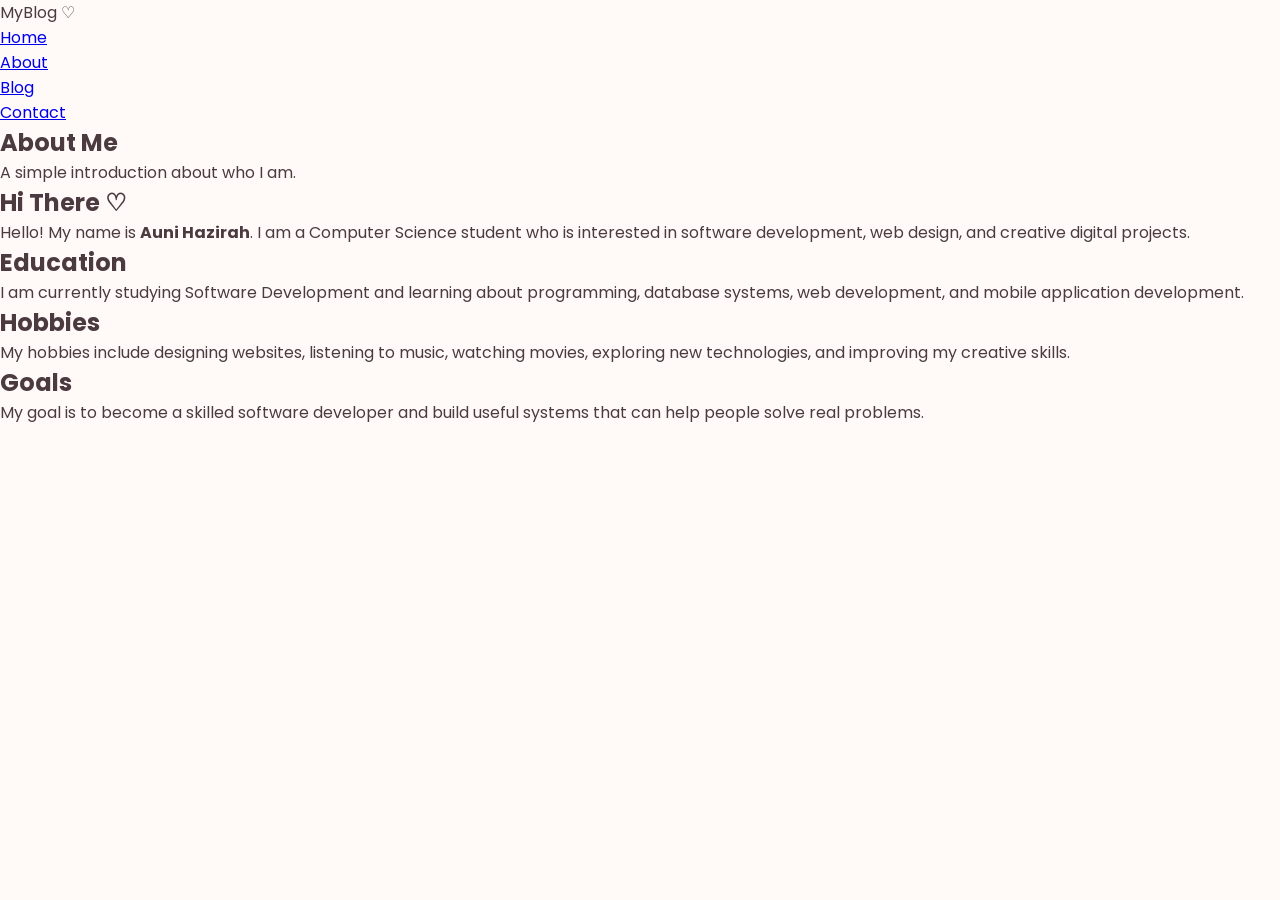
==== about.html @ 81478afe "Updated homepage design" ====
<!DOCTYPE html>
<html lang="en">
<head>
  <meta charset="UTF-8">
  <meta name="viewport" content="width=device-width, initial-scale=1.0">
  <title>About Me</title>

  <link rel="stylesheet" href="css/style.css">
  <link href="https://fonts.googleapis.com/css2?family=Playfair+Display:wght@500;600&family=Poppins:wght@300;400;500;600&display=swap" rel="stylesheet">
</head>

<body>

  <header>
    <nav class="navbar">
      <div class="logo">MyBlog ♡</div>

      <ul>
        <li><a href="index.html">Home</a></li>
        <li><a href="about.html" class="active">About</a></li>
        <li><a href="blog.html">Blog</a></li>
        <li><a href="contact.html">Contact</a></li>
      </ul>
    </nav>
  </header>

  <section class="page-header">
    <h1>About Me</h1>
    <p>A simple introduction about who I am.</p>
  </section>

  <section class="about-section">
    <div class="about-card main-about">
      <h2>Hi There ♡</h2>
      <p>
        Hello! My name is <b>Auni Hazirah</b>. I am a Computer Science student who is interested
        in software development, web design, and creative digital projects.
      </p>
    </div>

    <div class="about-card">
      <h2>Education</h2>
      <p>
        I am currently studying Software Development and learning about programming,
        database systems, web development, and mobile application development.
      </p>
    </div>

    <div class="about-card">
      <h2>Hobbies</h2>
      <p>
        My hobbies include designing websites, listening to music, watching movies,
        exploring new technologies, and improving my creative skills.
      </p>
    </div>

    <div class="about-card">
      <h2>Goals</h2>
      <p>
        My goal is to become a skilled software developer and build useful systems
        that can help people solve real problems.
      </p>
    </div>
  </section>

</body>
</html>
---- css/style.css ----
*{
  margin:0;
  padding:0;
  box-sizing:border-box;
}

body{
  font-family:'Poppins',sans-serif;
  background:#fffaf8;
  color:#4b3b40;
}

/* HOME PAGE */

.home-page{
  min-height:100vh;

  background:
  radial-gradient(circle at 15% 20%, #f7d6df 0%, transparent 28%),
  radial-gradient(circle at 85% 75%, #fde8ee 0%, transparent 30%),
  #fffaf8;

  overflow-x:hidden;
}

/* NAVBAR */

.home-nav{
  width:88%;
  margin:25px auto;

  padding:18px 30px;

  background:rgba(255,255,255,0.8);

  border:1px solid #f5d3dd;
  border-radius:50px;

  display:flex;
  justify-content:space-between;
  align-items:center;

  box-shadow:0 10px 30px rgba(217,140,163,0.14);
}

.home-logo{
  font-family:'Playfair Display',serif;
  font-size:30px;
  font-weight:600;
  color:#d98ca3;
}

.home-links{
  display:flex;
  gap:30px;
}

.home-links a{
  text-decoration:none;
  color:#4b3b40;
  font-size:16px;
  font-weight:500;
  transition:0.3s;
}

.home-links a:hover{
  color:#d98ca3;
}

/* LANDING */

.landing{
  width:88%;
  margin:60px auto 30px;

  display:flex;
  justify-content:center;
  align-items:center;
}

.landing-left{
  width:100%;
  max-width:950px;

  background:rgba(255,255,255,0.88);

  border:1px solid #f5d3dd;
  border-radius:35px;

  padding:85px 70px;

  box-shadow:0 20px 50px rgba(217,140,163,0.18);

  animation:softFade 1s ease;
}

.small-text{
  color:#d98ca3;
  letter-spacing:5px;
  text-transform:uppercase;
  font-size:13px;
  margin-bottom:15px;
}

.landing-left h1{
  font-size:68px;
  line-height:1.2;
  margin-bottom:22px;
  color:#35303a;
}

.landing-left h1 span{
  font-family:'Playfair Display',serif;
  color:#d98ca3;
  font-style:italic;
  font-weight:600;
}

.intro{
  max-width:760px;

  line-height:1.9;
  color:#5f5055;

  font-size:18px;

  margin-bottom:38px;
}

/* BUTTONS */

.home-buttons{
  display:flex;
  gap:18px;
  flex-wrap:wrap;
}

.enter-btn{
  border:none;
  background:#d98ca3;
  color:white;

  padding:15px 38px;

  border-radius:40px;

  font-size:15px;
  cursor:pointer;

  transition:0.3s ease;

  box-shadow:0 10px 25px rgba(217,140,163,0.35);
}

.enter-btn:hover{
  transform:translateY(-4px);
  background:#c97993;
}

.outline-btn{
  text-decoration:none;

  padding:15px 35px;

  border:1px solid #d98ca3;
  color:#d98ca3;

  border-radius:40px;

  font-size:15px;

  transition:0.3s;
}

.outline-btn:hover{
  background:#fde8ee;
  transform:translateY(-4px);
}

/* QUICK SECTION */

.quick-section{
  width:88%;
  margin:25px auto 90px;

  display:grid;
  grid-template-columns:repeat(3,1fr);

  gap:25px;
}

.quick-card{
  background:rgba(255,255,255,0.82);

  border:1px solid #f5d3dd;
  border-radius:25px;

  padding:35px;

  box-shadow:0 12px 30px rgba(217,140,163,0.12);

  transition:0.3s;
}

.quick-card:hover{
  transform:translateY(-6px);
}

.quick-card h3{
  color:#d98ca3;
  margin-bottom:12px;

  font-size:28px;
  font-family:'Playfair Display',serif;
}

.quick-card p{
  color:#5f5055;
  line-height:1.8;
  font-size:15px;
}

/* MUSIC PLAYER */

.music-player{
  position:fixed;

  bottom:25px;
  right:25px;

  background:rgba(255,255,255,0.88);

  border:1px solid #f3c7d5;

  padding:14px 20px;

  border-radius:50px;

  color:#b76e85;

  font-size:14px;

  cursor:pointer;

  box-shadow:0 10px 25px rgba(217,140,163,0.18);

  transition:0.3s ease;

  z-index:99;
}

.music-player:hover{
  transform:translateY(-3px);
  background:white;
}

.music-player.playing{
  background:#f7d6df;
}

/* ANIMATION */

.fade-out{
  animation:fadeOut 0.8s ease forwards;
}

@keyframes softFade{
  from{
    opacity:0;
    transform:translateY(25px) scale(0.98);
  }

  to{
    opacity:1;
    transform:translateY(0) scale(1);
  }
}

@keyframes fadeOut{
  to{
    opacity:0;
  }
}

/* RESPONSIVE */

@media(max-width:900px){

  .home-nav{
    flex-direction:column;
    gap:15px;
  }

  .home-links{
    flex-wrap:wrap;
    justify-content:center;
  }

  .landing-left{
    padding:55px 30px;
  }

  .landing-left h1{
    font-size:42px;
  }

  .quick-section{
    grid-template-columns:1fr;
  }

}
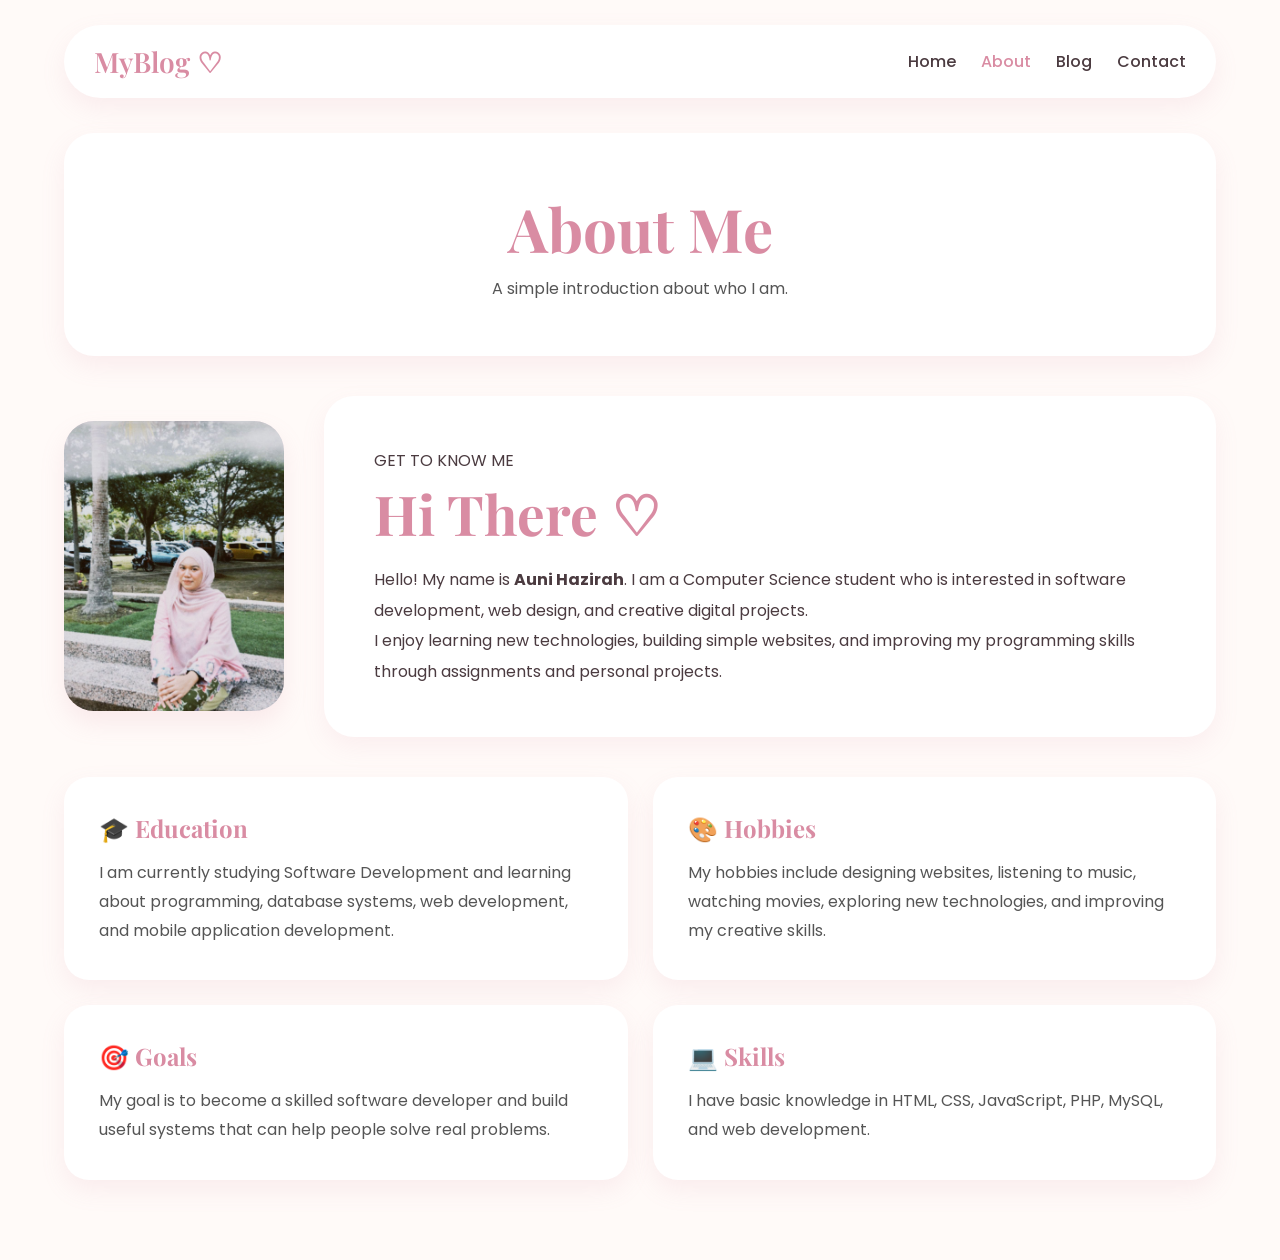
==== commit 3ab40e9b: "Updated design" ====
--- a/about.html
+++ b/about.html
@@ -6,6 +6,7 @@
   <title>About Me</title>
 
   <link rel="stylesheet" href="css/style.css">
+
   <link href="https://fonts.googleapis.com/css2?family=Playfair+Display:wght@500;600&family=Poppins:wght@300;400;500;600&display=swap" rel="stylesheet">
 </head>
 
@@ -29,17 +30,36 @@
     <p>A simple introduction about who I am.</p>
   </section>
 
-  <section class="about-section">
-    <div class="about-card main-about">
+  <section class="about-profile">
+
+    <div class="profile-image">
+      <img src="images/profile.jpeg" alt="Auni Hazirah Profile Picture">
+    </div>
+
+    <div class="profile-content">
+      <p class="small-text">GET TO KNOW ME</p>
+
       <h2>Hi There ♡</h2>
+
       <p>
         Hello! My name is <b>Auni Hazirah</b>. I am a Computer Science student who is interested
         in software development, web design, and creative digital projects.
       </p>
+
+      <p>
+        I enjoy learning new technologies, building simple websites, and improving my programming
+        skills through assignments and personal projects.
+      </p>
+
+     
     </div>
 
+  </section>
+
+  <section class="about-section">
+
     <div class="about-card">
-      <h2>Education</h2>
+      <h2>🎓 Education</h2>
       <p>
         I am currently studying Software Development and learning about programming,
         database systems, web development, and mobile application development.
@@ -47,7 +67,7 @@
     </div>
 
     <div class="about-card">
-      <h2>Hobbies</h2>
+      <h2>🎨 Hobbies</h2>
       <p>
         My hobbies include designing websites, listening to music, watching movies,
         exploring new technologies, and improving my creative skills.
@@ -55,12 +75,20 @@
     </div>
 
     <div class="about-card">
-      <h2>Goals</h2>
+      <h2>🎯 Goals</h2>
       <p>
         My goal is to become a skilled software developer and build useful systems
         that can help people solve real problems.
       </p>
     </div>
+
+    <div class="about-card">
+      <h2>💻 Skills</h2>
+      <p>
+        I have basic knowledge in HTML, CSS, JavaScript, PHP, MySQL, and web development.
+      </p>
+    </div>
+
   </section>
 
 </body>
--- a/css/style.css
+++ b/css/style.css
@@ -10,270 +10,439 @@
   color:#4b3b40;
 }
 
-/* HOME PAGE */
+/* ================= HOME PAGE ================= */
 
 .home-page{
   min-height:100vh;
-
-  background:
-  radial-gradient(circle at 15% 20%, #f7d6df 0%, transparent 28%),
-  radial-gradient(circle at 85% 75%, #fde8ee 0%, transparent 30%),
-  #fffaf8;
-
-  overflow-x:hidden;
-}
-
-/* NAVBAR */
-
-.home-nav{
-  width:88%;
+  background:linear-gradient(135deg,#fff8fa,#fffdfd);
+  display:flex;
+  justify-content:center;
+  align-items:center;
+  text-align:center;
+}
+
+.hero{
+  width:90%;
+  max-width:900px;
+  animation:fadeUp .8s ease;
+}
+
+.mini-title{
+  color:#d98ca3;
+  letter-spacing:4px;
+  font-size:13px;
+  margin-bottom:20px;
+}
+
+.hero h1{
+  font-size:72px;
+  line-height:1.1;
+  margin-bottom:15px;
+}
+
+.hero h1 span{
+  color:#d98ca3;
+  font-family:'Playfair Display',serif;
+}
+
+.role{
+  font-size:20px;
+  color:#666;
+  margin-bottom:25px;
+}
+
+.intro{
+  max-width:650px;
+  margin:auto;
+  line-height:1.9;
+  color:#555;
+}
+
+.academic-info{
+  margin-top:25px;
+  color:#d98ca3;
+  font-weight:600;
+  font-size:17px;
+}
+
+.button-group{
+  margin-top:40px;
+  display:flex;
+  justify-content:center;
+  gap:15px;
+  flex-wrap:wrap;
+}
+
+.resume-btn{
+  text-decoration:none;
+  padding:15px 32px;
+  border:1px solid #d98ca3;
+  border-radius:50px;
+  color:#d98ca3;
+  transition:.3s;
+}
+
+.resume-btn:hover{
+  background:#fde8ee;
+  transform:translateY(-3px);
+}
+
+.enter-btn{
+  padding:15px 32px;
+  border:none;
+  border-radius:50px;
+  background:#d98ca3;
+  color:white;
+  cursor:pointer;
+  transition:.3s;
+  font-weight:600;
+}
+
+.enter-btn:hover{
+  transform:translateY(-3px);
+  box-shadow:0 10px 25px rgba(217,140,163,.25);
+}
+
+/* ================= NAVBAR ================= */
+
+.navbar{
+  width:90%;
   margin:25px auto;
-
   padding:18px 30px;
-
-  background:rgba(255,255,255,0.8);
-
-  border:1px solid #f5d3dd;
+  background:white;
   border-radius:50px;
-
   display:flex;
   justify-content:space-between;
   align-items:center;
-
-  box-shadow:0 10px 30px rgba(217,140,163,0.14);
-}
-
-.home-logo{
-  font-family:'Playfair Display',serif;
-  font-size:30px;
+  box-shadow:0 10px 25px rgba(217,140,163,.12);
+}
+
+.logo{
+  font-family:'Playfair Display',serif;
+  color:#d98ca3;
+  font-size:28px;
   font-weight:600;
-  color:#d98ca3;
-}
-
-.home-links{
-  display:flex;
-  gap:30px;
-}
-
-.home-links a{
+}
+
+.navbar ul{
+  display:flex;
+  gap:25px;
+  list-style:none;
+}
+
+.navbar a{
   text-decoration:none;
   color:#4b3b40;
-  font-size:16px;
   font-weight:500;
-  transition:0.3s;
-}
-
-.home-links a:hover{
-  color:#d98ca3;
-}
-
-/* LANDING */
-
-.landing{
-  width:88%;
-  margin:60px auto 30px;
-
+  transition:.3s;
+}
+
+.navbar a.active,
+.navbar a:hover{
+  color:#d98ca3;
+}
+
+/* ================= PAGE HEADER ================= */
+
+.page-header{
+  width:90%;
+  margin:35px auto;
+  padding:55px;
+  text-align:center;
+  background:white;
+  border-radius:30px;
+  box-shadow:0 10px 25px rgba(217,140,163,.12);
+}
+
+.page-header h1{
+  font-size:60px;
+  color:#d98ca3;
+  font-family:'Playfair Display',serif;
+}
+
+.page-header p{
+  margin-top:8px;
+  color:#555;
+}
+
+/* ================= ABOUT ================= */
+
+.about-profile{
+  width:90%;
+  margin:40px auto;
+  display:grid;
+  grid-template-columns:220px 1fr;
+  gap:40px;
+  align-items:center;
+}
+
+.profile-image{
+  width:220px;
+  height:290px;
+  margin:auto;
+  overflow:hidden;
+  border-radius:30px;
+  background:#fde8ee;
+  box-shadow:0 12px 25px rgba(217,140,163,.15);
+}
+
+.profile-image img{
+  width:100%;
+  height:100%;
+  object-fit:cover;
+}
+
+.profile-content{
+  background:white;
+  padding:50px;
+  border-radius:30px;
+  box-shadow:0 10px 25px rgba(217,140,163,.10);
+}
+
+.profile-content h2{
+  font-size:55px;
+  color:#d98ca3;
+  font-family:'Playfair Display',serif;
+  margin-bottom:15px;
+}
+
+.profile-content p{
+  line-height:1.9;
+  color:#4b3b40;
+}
+
+.info-tags{
+  margin-top:20px;
+  display:flex;
+  flex-wrap:wrap;
+  gap:10px;
+}
+
+.info-tags span{
+  background:#fde8ee;
+  color:#c97993;
+  padding:10px 16px;
+  border-radius:30px;
+  font-size:14px;
+}
+
+.about-section{
+  width:90%;
+  margin:40px auto 80px;
+  display:grid;
+  grid-template-columns:repeat(2,1fr);
+  gap:25px;
+}
+
+.about-card{
+  background:white;
+  padding:35px;
+  border-radius:25px;
+  box-shadow:0 10px 25px rgba(217,140,163,.12);
+  transition:.3s;
+}
+
+.about-card:hover{
+  transform:translateY(-6px);
+}
+
+.about-card h2{
+  color:#d98ca3;
+  margin-bottom:15px;
+  font-family:'Playfair Display',serif;
+}
+
+.about-card p{
+  line-height:1.8;
+  color:#555;
+}
+
+/* ================= PROJECTS / BLOG ================= */
+
+.blog-section{
+  width:90%;
+  margin:40px auto 80px;
+  display:grid;
+  grid-template-columns:repeat(3,1fr);
+  gap:25px;
+}
+
+.blog-card{
+  background:white;
+  padding:35px;
+  border-radius:25px;
+  box-shadow:0 10px 25px rgba(217,140,163,.12);
+  transition:.3s;
+}
+
+.blog-card:hover{
+  transform:translateY(-6px);
+}
+
+.date{
+  color:#d98ca3;
+  margin-bottom:12px;
+  font-size:14px;
+  font-weight:500;
+}
+
+.blog-card h2{
+  margin-bottom:15px;
+  font-family:'Playfair Display',serif;
+  color:#332d38;
+}
+
+.blog-card p{
+  line-height:1.8;
+  color:#555;
+}
+
+.project-tags{
+  display:flex;
+  flex-wrap:wrap;
+  gap:8px;
+  margin-top:20px;
+}
+
+.project-tags span{
+  background:#f8dce5;
+  color:#c96f90;
+  padding:6px 14px;
+  border-radius:30px;
+  font-size:13px;
+  font-weight:500;
+}
+
+/* ================= CONTACT ================= */
+
+.contact-section{
+  width:90%;
+  margin:40px auto 80px;
+}
+
+.contact-card{
+  max-width:700px;
+  margin:50px auto;
+  background:#fff;
+  padding:50px;
+  border-radius:30px;
+  border:1px solid #f3d1dc;
+  box-shadow:0 10px 25px rgba(217,140,163,.10);
+}
+
+.contact-card h2{
+  text-align:center;
+  font-size:48px;
+  color:#d98ca3;
+  margin-bottom:15px;
+  font-family:'Playfair Display',serif;
+}
+
+.contact-text{
+  text-align:center;
+  color:#666;
+  margin-bottom:25px;
+  line-height:1.7;
+}
+
+.contact-links{
   display:flex;
   justify-content:center;
-  align-items:center;
-}
-
-.landing-left{
-  width:100%;
-  max-width:950px;
-
-  background:rgba(255,255,255,0.88);
-
-  border:1px solid #f5d3dd;
-  border-radius:35px;
-
-  padding:85px 70px;
-
-  box-shadow:0 20px 50px rgba(217,140,163,0.18);
-
-  animation:softFade 1s ease;
-}
-
-.small-text{
-  color:#d98ca3;
-  letter-spacing:5px;
-  text-transform:uppercase;
-  font-size:13px;
-  margin-bottom:15px;
-}
-
-.landing-left h1{
-  font-size:68px;
-  line-height:1.2;
-  margin-bottom:22px;
-  color:#35303a;
-}
-
-.landing-left h1 span{
-  font-family:'Playfair Display',serif;
-  color:#d98ca3;
-  font-style:italic;
+  gap:15px;
+  margin-bottom:35px;
+  flex-wrap:wrap;
+}
+
+.contact-links a{
+  text-decoration:none;
+  color:#d98ca3;
+  background:#fff4f7;
+  border:1px solid #f3c7d5;
+  padding:12px 22px;
+  border-radius:50px;
   font-weight:600;
-}
-
-.intro{
-  max-width:760px;
-
-  line-height:1.9;
-  color:#5f5055;
-
-  font-size:18px;
-
-  margin-bottom:38px;
-}
-
-/* BUTTONS */
-
-.home-buttons{
-  display:flex;
-  gap:18px;
-  flex-wrap:wrap;
-}
-
-.enter-btn{
-  border:none;
+  font-size:15px;
+  transition:.3s;
+}
+
+.contact-links a:hover{
   background:#d98ca3;
   color:white;
-
-  padding:15px 38px;
-
-  border-radius:40px;
-
+  transform:translateY(-3px);
+  box-shadow:0 8px 20px rgba(217,140,163,.25);
+}
+
+.contact-card input,
+.contact-card textarea{
+  width:100%;
+  padding:16px 18px;
+  margin-bottom:18px;
+  border:1px solid #f3c7d5;
+  border-radius:18px;
   font-size:15px;
+  font-family:'Poppins',sans-serif;
+  outline:none;
+  background:white;
+}
+
+.contact-card input:focus,
+.contact-card textarea:focus{
+  border-color:#d98ca3;
+  box-shadow:0 0 0 4px rgba(217,140,163,.12);
+}
+
+.contact-card button{
+  background:linear-gradient(135deg,#e3a2b7,#d98ca3);
+  color:white;
+  border:none;
+  padding:15px 40px;
+  border-radius:50px;
+  font-size:15px;
+  font-weight:600;
   cursor:pointer;
-
-  transition:0.3s ease;
-
-  box-shadow:0 10px 25px rgba(217,140,163,0.35);
-}
-
-.enter-btn:hover{
+  transition:.3s ease;
+  box-shadow:0 10px 25px rgba(217,140,163,.25);
+}
+
+.contact-card button:hover{
   transform:translateY(-4px);
-  background:#c97993;
-}
-
-.outline-btn{
-  text-decoration:none;
-
-  padding:15px 35px;
-
-  border:1px solid #d98ca3;
-  color:#d98ca3;
-
-  border-radius:40px;
-
-  font-size:15px;
-
-  transition:0.3s;
-}
-
-.outline-btn:hover{
-  background:#fde8ee;
-  transform:translateY(-4px);
-}
-
-/* QUICK SECTION */
-
-.quick-section{
-  width:88%;
-  margin:25px auto 90px;
-
-  display:grid;
-  grid-template-columns:repeat(3,1fr);
-
-  gap:25px;
-}
-
-.quick-card{
-  background:rgba(255,255,255,0.82);
-
-  border:1px solid #f5d3dd;
-  border-radius:25px;
-
-  padding:35px;
-
-  box-shadow:0 12px 30px rgba(217,140,163,0.12);
-
-  transition:0.3s;
-}
-
-.quick-card:hover{
-  transform:translateY(-6px);
-}
-
-.quick-card h3{
-  color:#d98ca3;
-  margin-bottom:12px;
-
-  font-size:28px;
-  font-family:'Playfair Display',serif;
-}
-
-.quick-card p{
-  color:#5f5055;
-  line-height:1.8;
-  font-size:15px;
-}
-
-/* MUSIC PLAYER */
+  box-shadow:0 15px 30px rgba(217,140,163,.35);
+}
+
+.contact-card button:active{
+  transform:scale(.98);
+}
+
+/* ================= MUSIC ================= */
 
 .music-player{
   position:fixed;
-
   bottom:25px;
   right:25px;
-
-  background:rgba(255,255,255,0.88);
-
-  border:1px solid #f3c7d5;
-
-  padding:14px 20px;
-
-  border-radius:50px;
-
-  color:#b76e85;
-
-  font-size:14px;
-
+  background:white;
+  padding:12px 20px;
+  border-radius:40px;
+  box-shadow:0 10px 20px rgba(217,140,163,.15);
   cursor:pointer;
-
-  box-shadow:0 10px 25px rgba(217,140,163,0.18);
-
-  transition:0.3s ease;
-
   z-index:99;
 }
 
-.music-player:hover{
-  transform:translateY(-3px);
-  background:white;
-}
-
-.music-player.playing{
-  background:#f7d6df;
-}
-
-/* ANIMATION */
-
-.fade-out{
-  animation:fadeOut 0.8s ease forwards;
-}
-
-@keyframes softFade{
+/* ================= ANIMATION ================= */
+
+@keyframes fadeUp{
   from{
     opacity:0;
-    transform:translateY(25px) scale(0.98);
+    transform:translateY(20px);
   }
 
   to{
     opacity:1;
-    transform:translateY(0) scale(1);
-  }
+    transform:translateY(0);
+  }
+}
+
+.fade-out{
+  animation:fadeOut .8s ease forwards;
 }
 
 @keyframes fadeOut{
@@ -282,30 +451,61 @@
   }
 }
 
-/* RESPONSIVE */
+/* ================= RESPONSIVE ================= */
 
 @media(max-width:900px){
-
-  .home-nav{
+  .hero h1{
+    font-size:48px;
+  }
+
+  .navbar{
     flex-direction:column;
     gap:15px;
   }
 
-  .home-links{
+  .navbar ul{
     flex-wrap:wrap;
     justify-content:center;
   }
 
-  .landing-left{
-    padding:55px 30px;
-  }
-
-  .landing-left h1{
+  .about-profile{
+    grid-template-columns:1fr;
+  }
+
+  .about-section,
+  .blog-section{
+    grid-template-columns:1fr;
+  }
+
+  .profile-content{
+    padding:35px;
+  }
+
+  .profile-content h2{
     font-size:42px;
   }
 
-  .quick-section{
-    grid-template-columns:1fr;
-  }
-
+  .page-header h1{
+    font-size:42px;
+  }
+}
+
+@media(max-width:600px){
+  .page-header,
+  .contact-card{
+    padding:35px 25px;
+  }
+
+  .hero h1{
+    font-size:38px;
+  }
+
+  .button-group{
+    flex-direction:column;
+  }
+
+  .resume-btn,
+  .enter-btn{
+    width:100%;
+  }
 }
